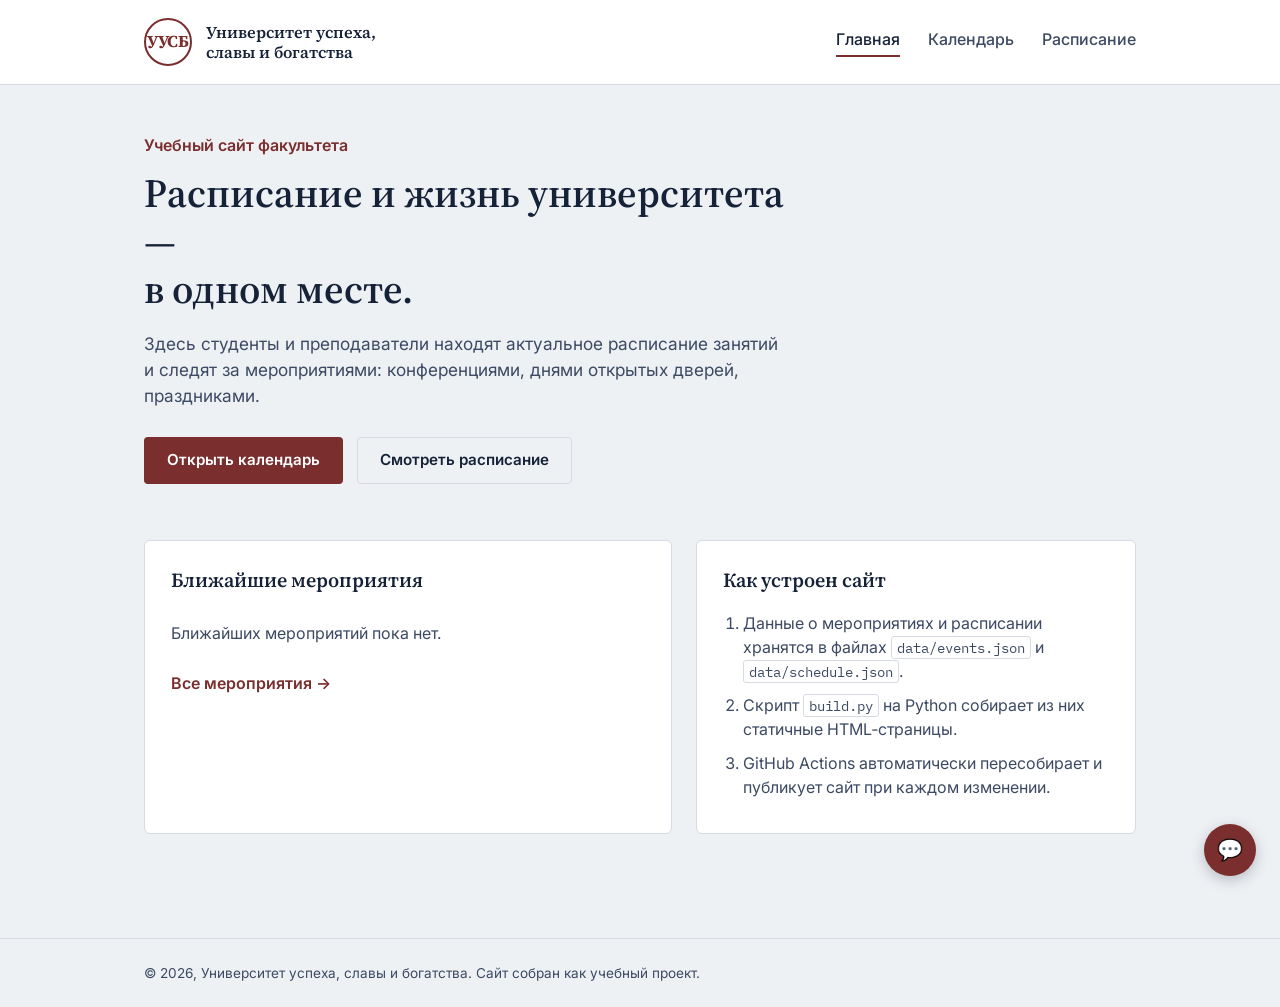
==== university-site/docs/index.html @ 3efc8634 "Fix GitHub Pages" ====
<!DOCTYPE html>
<html lang="ru">
<head>
<meta charset="UTF-8">
<meta name="viewport" content="width=device-width, initial-scale=1.0">
<title>Главная — Университет успеха, славы и богатства</title>
<link rel="preconnect" href="https://fonts.googleapis.com">
<link href="https://fonts.googleapis.com/css2?family=Source+Serif+4:wght@500;600;700&family=Inter:wght@400;500;600&family=IBM+Plex+Mono:wght@500&display=swap" rel="stylesheet">
<link rel="stylesheet" href="static/css/style.css">
</head>
<body>
  <header class="site-header">
    <div class="wrap header-row">
      <a class="brand" href="index.html">
        <span class="brand-mark">УУСБ</span>
        <span class="brand-name">Университет успеха,<br>славы и богатства</span>
      </a>
      <nav class="site-nav">
        <a href="index.html" class="active">Главная</a>
        <a href="calendar.html" >Календарь</a>
        <a href="schedule.html" >Расписание</a>
      </nav>
    </div>
  </header>

  <main class="wrap page">
    

<section class="hero">
  <p class="hero-kicker">Учебный сайт факультета</p>
  <h1>Расписание и жизнь университета —<br>в одном месте.</h1>
  <p class="hero-lede">Здесь студенты и преподаватели находят актуальное расписание занятий
  и следят за мероприятиями: конференциями, днями открытых дверей, праздниками.</p>
  <div class="hero-actions">
    <a class="btn btn-primary" href="calendar.html">Открыть календарь</a>
    <a class="btn btn-ghost" href="schedule.html">Смотреть расписание</a>
  </div>
</section>

<section class="grid-two">
  <article class="panel">
    <h2>Ближайшие мероприятия</h2>
    <ul id="upcoming-events" class="event-list">
      <li class="muted">Загрузка…</li>
    </ul>
    <a class="link-more" href="calendar.html">Все мероприятия →</a>
  </article>

  <article class="panel">
    <h2>Как устроен сайт</h2>
    <ol class="steps">
      <li>Данные о мероприятиях и расписании хранятся в файлах <code>data/events.json</code> и <code>data/schedule.json</code>.</li>
      <li>Скрипт <code>build.py</code> на Python собирает из них статичные HTML‑страницы.</li>
      <li>GitHub Actions автоматически пересобирает и публикует сайт при каждом изменении.</li>
    </ol>
  </article>
</section>


  </main>

  <footer class="site-footer">
    <div class="wrap">
      <p>© 2026, Университет успеха, славы и богатства. Сайт собран как учебный проект.</p>
    </div>
  </footer>

  <div id="ai-agent-root"></div>
  <script src="static/js/ai_agent.js"></script>
  
<script src="static/js/calendar-data.js"></script>
<script>
  loadEvents().then(events => {
    const list = document.getElementById('upcoming-events');
    const today = new Date().toISOString().slice(0,10);
    const upcoming = events.filter(e => e.date >= today).sort((a,b)=>a.date.localeCompare(b.date)).slice(0,4);
    list.innerHTML = '';
    if (upcoming.length === 0) {
      list.innerHTML = '<li class="muted">Ближайших мероприятий пока нет.</li>';
      return;
    }
    upcoming.forEach(e => {
      const li = document.createElement('li');
      const d = new Date(e.date + 'T00:00:00');
      const dateStr = d.toLocaleDateString('ru-RU', {day:'numeric', month:'long'});
      li.innerHTML = `<span class="event-date">${dateStr}</span><span class="event-title">${e.title}</span>`;
      list.appendChild(li);
    });
  });
</script>

</body>
</html>
---- university-site/docs/static/css/style.css ----
:root{
  --ink:#152238;
  --ink-soft:#3c4a63;
  --paper:#EEF1F4;
  --paper-raised:#FFFFFF;
  --line:#D6DBE3;
  --maroon:#7A2E2E;
  --maroon-dark:#5E2222;
  --gold:#A9812F;
  --font-display:'Source Serif 4', Georgia, serif;
  --font-body:'Inter', system-ui, sans-serif;
  --font-mono:'IBM Plex Mono', monospace;
}

*{box-sizing:border-box;}
html{scroll-behavior:smooth;}
body{
  margin:0;
  background:var(--paper);
  color:var(--ink);
  font-family:var(--font-body);
  line-height:1.5;
}

.wrap{max-width:1040px; margin:0 auto; padding:0 24px;}

a{color:var(--maroon);}
code{
  font-family:var(--font-mono);
  background:var(--paper-raised);
  border:1px solid var(--line);
  padding:1px 5px;
  border-radius:3px;
  font-size:0.9em;
}

/* Header */
.site-header{
  border-bottom:1px solid var(--line);
  background:var(--paper-raised);
}
.header-row{
  display:flex;
  align-items:center;
  justify-content:space-between;
  padding:18px 24px;
  gap:24px;
}
.brand{
  display:flex;
  align-items:center;
  gap:14px;
  text-decoration:none;
  color:var(--ink);
}
.brand-mark{
  font-family:var(--font-display);
  font-weight:700;
  font-size:1.05rem;
  letter-spacing:-0.02em;
  color:var(--maroon);
  border:2px solid var(--maroon);
  width:48px; height:48px;
  display:flex; align-items:center; justify-content:center;
  border-radius:50%;
  flex-shrink:0;
}
.brand-name{
  font-family:var(--font-display);
  font-weight:600;
  font-size:1.02rem;
  line-height:1.25;
}
.site-nav{display:flex; gap:28px;}
.site-nav a{
  text-decoration:none;
  color:var(--ink-soft);
  font-weight:500;
  padding-bottom:4px;
  border-bottom:2px solid transparent;
}
.site-nav a:hover, .site-nav a.active{
  color:var(--ink);
  border-bottom-color:var(--maroon);
}

/* Page */
.page{padding:48px 24px 64px;}

/* Hero */
.hero{max-width:640px; margin-bottom:56px;}
.hero-kicker{color:var(--maroon); font-weight:600; margin:0 0 12px;}
.hero h1{
  font-family:var(--font-display);
  font-size:2.5rem;
  line-height:1.2;
  margin:0 0 18px;
  font-weight:600;
}
.hero-lede{color:var(--ink-soft); font-size:1.08rem; margin:0 0 28px;}
.hero-actions{display:flex; gap:14px;}

.btn{
  display:inline-block;
  padding:11px 22px;
  border-radius:4px;
  text-decoration:none;
  font-weight:600;
  font-size:0.95rem;
  border:1px solid transparent;
  cursor:pointer;
}
.btn-primary{background:var(--maroon); color:#fff;}
.btn-primary:hover{background:var(--maroon-dark);}
.btn-ghost{background:transparent; border-color:var(--line); color:var(--ink);}
.btn-ghost:hover{border-color:var(--ink);}
.btn-small{padding:7px 14px; font-size:0.85rem;}

/* Panels / grid */
.grid-two{display:grid; grid-template-columns:1.2fr 1fr; gap:24px;}
.panel{
  background:var(--paper-raised);
  border:1px solid var(--line);
  border-radius:6px;
  padding:24px 26px;
}
.panel h2{font-family:var(--font-display); font-size:1.25rem; margin:0 0 16px; font-weight:600;}

.event-list{list-style:none; margin:0; padding:0;}
.event-list li{
  display:flex;
  gap:14px;
  padding:10px 0;
  border-bottom:1px solid var(--line);
}
.event-list li:last-child{border-bottom:none;}
.event-date{color:var(--maroon); font-weight:600; flex-shrink:0; min-width:90px;}
.muted{color:var(--ink-soft);}
.link-more{display:inline-block; margin-top:16px; font-weight:600; text-decoration:none;}

.steps{margin:0; padding-left:20px; color:var(--ink-soft);}
.steps li{margin-bottom:10px;}

/* Page head */
.page-head{margin-bottom:32px;}
.page-head h1{font-family:var(--font-display); font-size:1.9rem; margin:0 0 8px;}

/* Calendar */
.calendar-layout{display:grid; grid-template-columns:1.4fr 1fr; gap:24px; align-items:start;}
.calendar-nav{display:flex; align-items:center; justify-content:space-between; margin-bottom:16px;}
.calendar-nav h2{font-family:var(--font-display); font-size:1.15rem; margin:0; font-weight:600;}
.calendar-weekdays{
  display:grid; grid-template-columns:repeat(7,1fr);
  font-size:0.8rem; color:var(--ink-soft); font-weight:600;
  margin-bottom:6px;
}
.calendar-weekdays span{text-align:center; padding:4px 0;}
.calendar-grid{display:grid; grid-template-columns:repeat(7,1fr); gap:4px;}
.cal-day{
  aspect-ratio:1;
  border:1px solid var(--line);
  border-radius:4px;
  padding:6px;
  cursor:pointer;
  background:var(--paper-raised);
  display:flex; flex-direction:column; justify-content:space-between;
  font-size:0.85rem;
}
.cal-day:hover{border-color:var(--maroon);}
.cal-day.outside{opacity:0.35;}
.cal-day.today{border-color:var(--maroon); border-width:2px;}
.cal-day.selected{background:var(--maroon); color:#fff;}
.cal-day .dot{
  width:6px; height:6px; border-radius:50%;
  background:var(--gold); align-self:flex-end;
}

.day-panel h2{font-family:var(--font-display); font-size:1.1rem; margin:0 0 12px; font-weight:600;}
.add-event{margin-top:20px; border-top:1px solid var(--line); padding-top:16px;}
.add-event summary{cursor:pointer; font-weight:600; color:var(--maroon);}
.add-event form{margin-top:14px; display:flex; flex-direction:column; gap:12px;}
.add-event label{display:flex; flex-direction:column; gap:5px; font-size:0.88rem; color:var(--ink-soft);}
.add-event input, .add-event textarea{
  font-family:var(--font-body);
  padding:8px 10px;
  border:1px solid var(--line);
  border-radius:4px;
  font-size:0.92rem;
}
.add-event .note{font-size:0.78rem; color:var(--ink-soft); line-height:1.4;}

/* Schedule */
.schedule-controls{margin-bottom:18px;}
.schedule-controls select{
  padding:8px 10px; border:1px solid var(--line); border-radius:4px;
  font-family:var(--font-body);
}
.day-tabs{display:flex; gap:6px; margin-bottom:18px; flex-wrap:wrap;}
.day-tab{
  padding:8px 16px;
  border:1px solid var(--line);
  background:var(--paper-raised);
  border-radius:4px;
  cursor:pointer;
  font-family:var(--font-body);
  font-size:0.9rem;
}
.day-tab.active{background:var(--maroon); color:#fff; border-color:var(--maroon);}
.day-table.hidden{display:none;}
.schedule-table{width:100%; border-collapse:collapse; background:var(--paper-raised);}
.schedule-table th, .schedule-table td{
  text-align:left; padding:10px 14px; border-bottom:1px solid var(--line); font-size:0.92rem;
}
.schedule-table th{color:var(--ink-soft); font-weight:600; font-size:0.82rem;}
.mono{font-family:var(--font-mono); font-size:0.85rem;}

/* Footer */
.site-footer{border-top:1px solid var(--line); padding:24px 0; margin-top:40px;}
.site-footer p{color:var(--ink-soft); font-size:0.85rem; margin:0;}

/* AI agent widget */
.ai-widget-button{
  position:fixed; bottom:24px; right:24px;
  width:52px; height:52px; border-radius:50%;
  background:var(--maroon); color:#fff; border:none;
  font-size:1.3rem; cursor:pointer;
  box-shadow:0 4px 14px rgba(21,34,56,0.25);
}
.ai-widget-panel{
  position:fixed; bottom:88px; right:24px;
  width:300px; max-height:380px;
  background:var(--paper-raised);
  border:1px solid var(--line);
  border-radius:8px;
  padding:16px;
  display:none;
  flex-direction:column;
  gap:10px;
  font-size:0.88rem;
}
.ai-widget-panel.open{display:flex;}
.ai-widget-panel .note{color:var(--ink-soft); font-size:0.8rem;}

@media (max-width: 780px){
  .grid-two, .calendar-layout{grid-template-columns:1fr;}
  .header-row{flex-direction:column; align-items:flex-start; gap:12px;}
  .hero h1{font-size:1.9rem;}
}
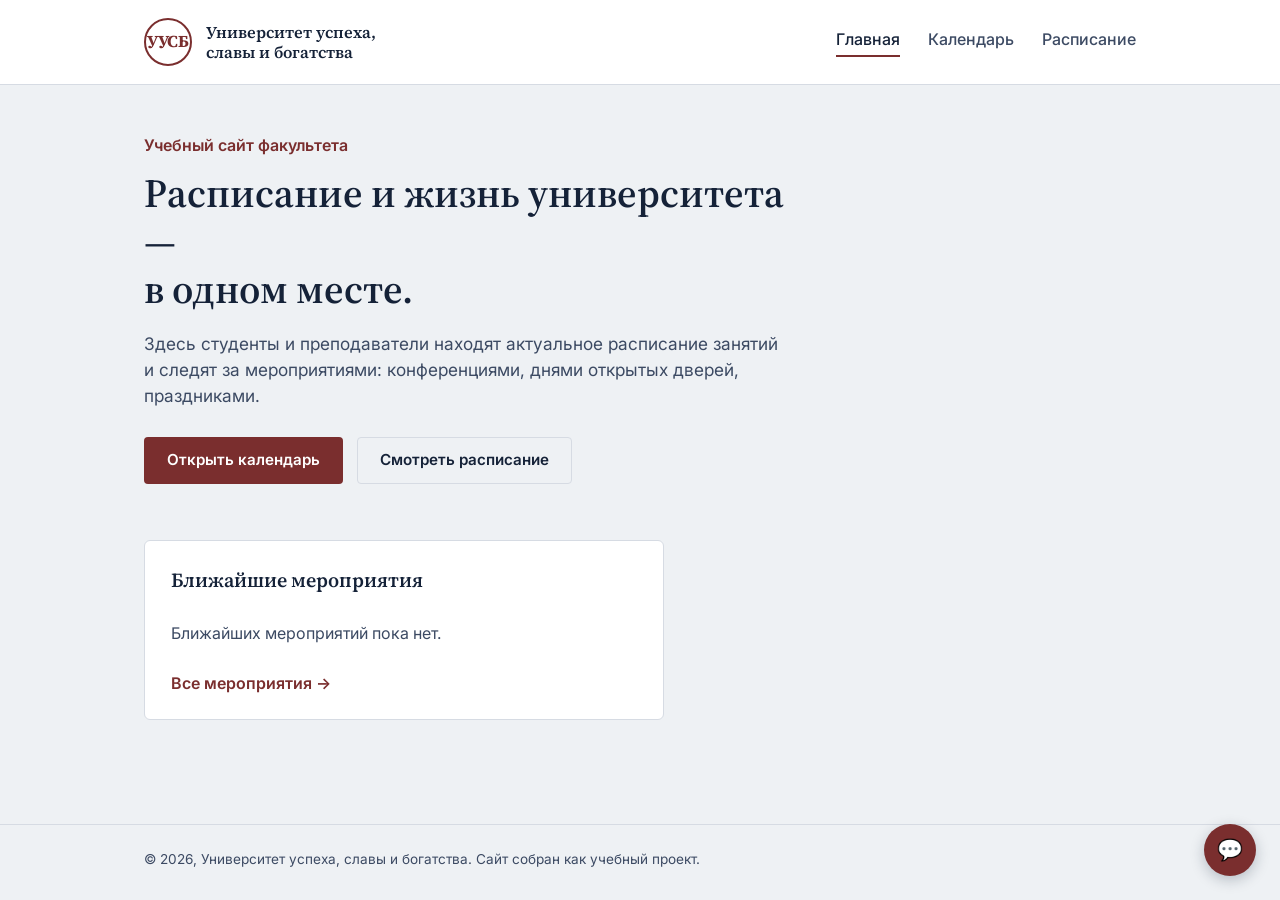
==== commit 73da39d0: "Fix GitHub Pages" ====
--- a/university-site/docs/index.html
+++ b/university-site/docs/index.html
@@ -37,22 +37,13 @@
   </div>
 </section>
 
-<section class="grid-two">
+<section class="grid-two single">
   <article class="panel">
     <h2>Ближайшие мероприятия</h2>
     <ul id="upcoming-events" class="event-list">
       <li class="muted">Загрузка…</li>
     </ul>
     <a class="link-more" href="calendar.html">Все мероприятия →</a>
-  </article>
-
-  <article class="panel">
-    <h2>Как устроен сайт</h2>
-    <ol class="steps">
-      <li>Данные о мероприятиях и расписании хранятся в файлах <code>data/events.json</code> и <code>data/schedule.json</code>.</li>
-      <li>Скрипт <code>build.py</code> на Python собирает из них статичные HTML‑страницы.</li>
-      <li>GitHub Actions автоматически пересобирает и публикует сайт при каждом изменении.</li>
-    </ol>
   </article>
 </section>
 
--- a/university-site/docs/static/css/style.css
+++ b/university-site/docs/static/css/style.css
@@ -118,6 +118,7 @@
 
 /* Panels / grid */
 .grid-two{display:grid; grid-template-columns:1.2fr 1fr; gap:24px;}
+.grid-two.single{grid-template-columns:1fr; max-width:520px;}
 .panel{
   background:var(--paper-raised);
   border:1px solid var(--line);
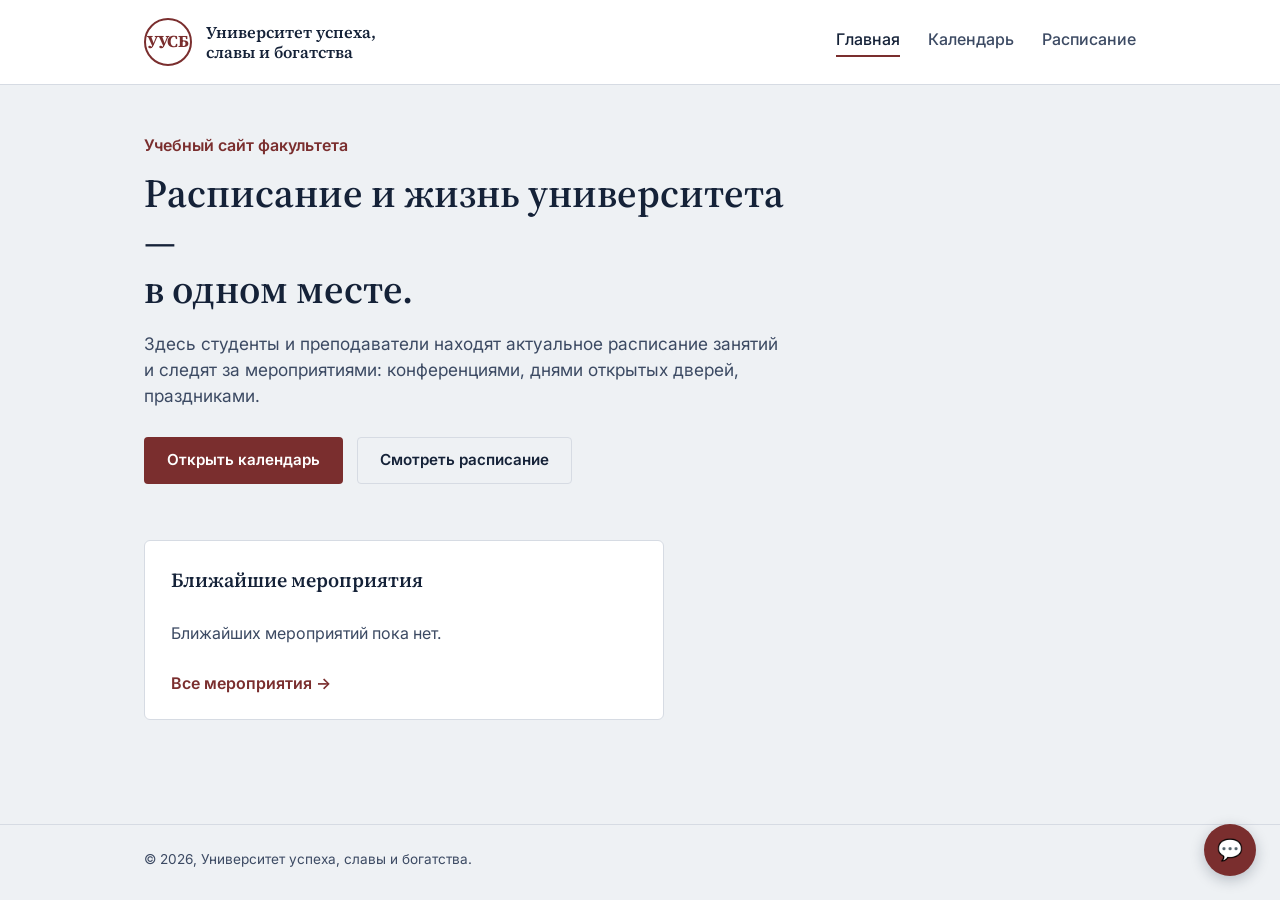
==== commit 45207825: "Fix GitHub Pages" ====
--- a/university-site/docs/index.html
+++ b/university-site/docs/index.html
@@ -52,7 +52,7 @@
 
   <footer class="site-footer">
     <div class="wrap">
-      <p>© 2026, Университет успеха, славы и богатства. Сайт собран как учебный проект.</p>
+      <p>© 2026, Университет успеха, славы и богатства.</p>
     </div>
   </footer>
 
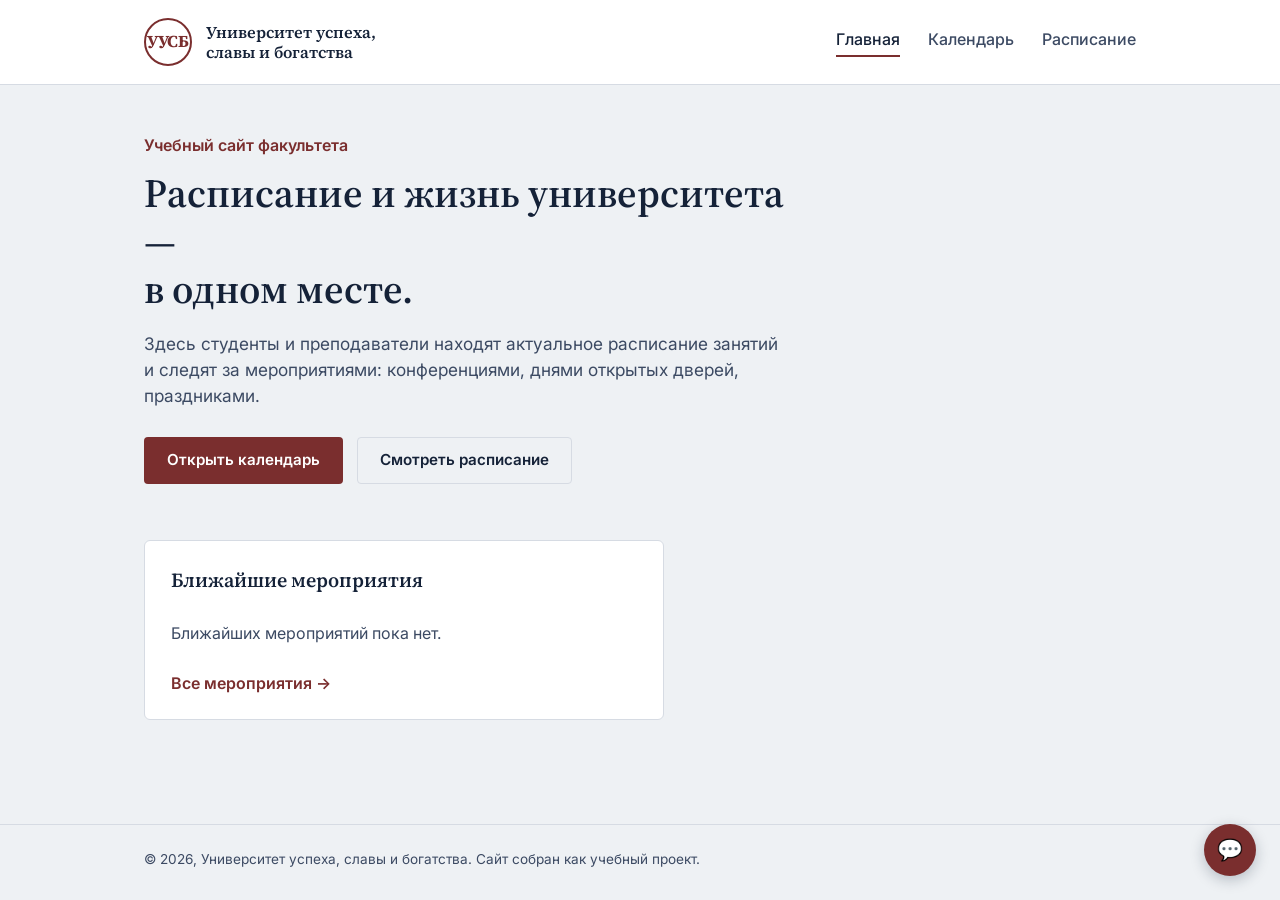
==== commit c0a34b30: "Fix GitHub Pages" ====
--- a/university-site/docs/index.html
+++ b/university-site/docs/index.html
@@ -52,7 +52,7 @@
 
   <footer class="site-footer">
     <div class="wrap">
-      <p>© 2026, Университет успеха, славы и богатства.</p>
+      <p>© 2026, Университет успеха, славы и богатства. Сайт собран как учебный проект.</p>
     </div>
   </footer>
 
--- a/university-site/docs/static/css/style.css
+++ b/university-site/docs/static/css/style.css
@@ -226,21 +226,43 @@
   background:var(--maroon); color:#fff; border:none;
   font-size:1.3rem; cursor:pointer;
   box-shadow:0 4px 14px rgba(21,34,56,0.25);
+  z-index:1000;
 }
 .ai-widget-panel{
   position:fixed; bottom:88px; right:24px;
-  width:300px; max-height:380px;
+  width:600px; max-width:calc(100vw - 32px);
   background:var(--paper-raised);
   border:1px solid var(--line);
   border-radius:8px;
-  padding:16px;
+  padding:0;
   display:none;
   flex-direction:column;
-  gap:10px;
-  font-size:0.88rem;
+  overflow:hidden;
+  box-shadow:0 12px 32px rgba(21,34,56,0.22);
+  z-index:1000;
 }
 .ai-widget-panel.open{display:flex;}
-.ai-widget-panel .note{color:var(--ink-soft); font-size:0.8rem;}
+.ai-widget-header{
+  display:flex; align-items:center; justify-content:space-between;
+  padding:12px 16px;
+  border-bottom:1px solid var(--line);
+  font-family:var(--font-display);
+}
+.ai-widget-close{
+  background:none; border:none; font-size:1.3rem; line-height:1;
+  cursor:pointer; color:var(--ink-soft);
+}
+.ai-widget-close:hover{color:var(--ink);}
+.ai-widget-frame{
+  width:600px; height:420px; max-width:100%;
+  border:none; display:block;
+}
+.ai-widget-panel .note{color:var(--ink-soft); font-size:0.85rem; padding:16px;}
+
+@media (max-width: 700px){
+  .ai-widget-panel{right:16px; bottom:80px;}
+  .ai-widget-frame{width:100%; height:60vh;}
+}
 
 @media (max-width: 780px){
   .grid-two, .calendar-layout{grid-template-columns:1fr;}
